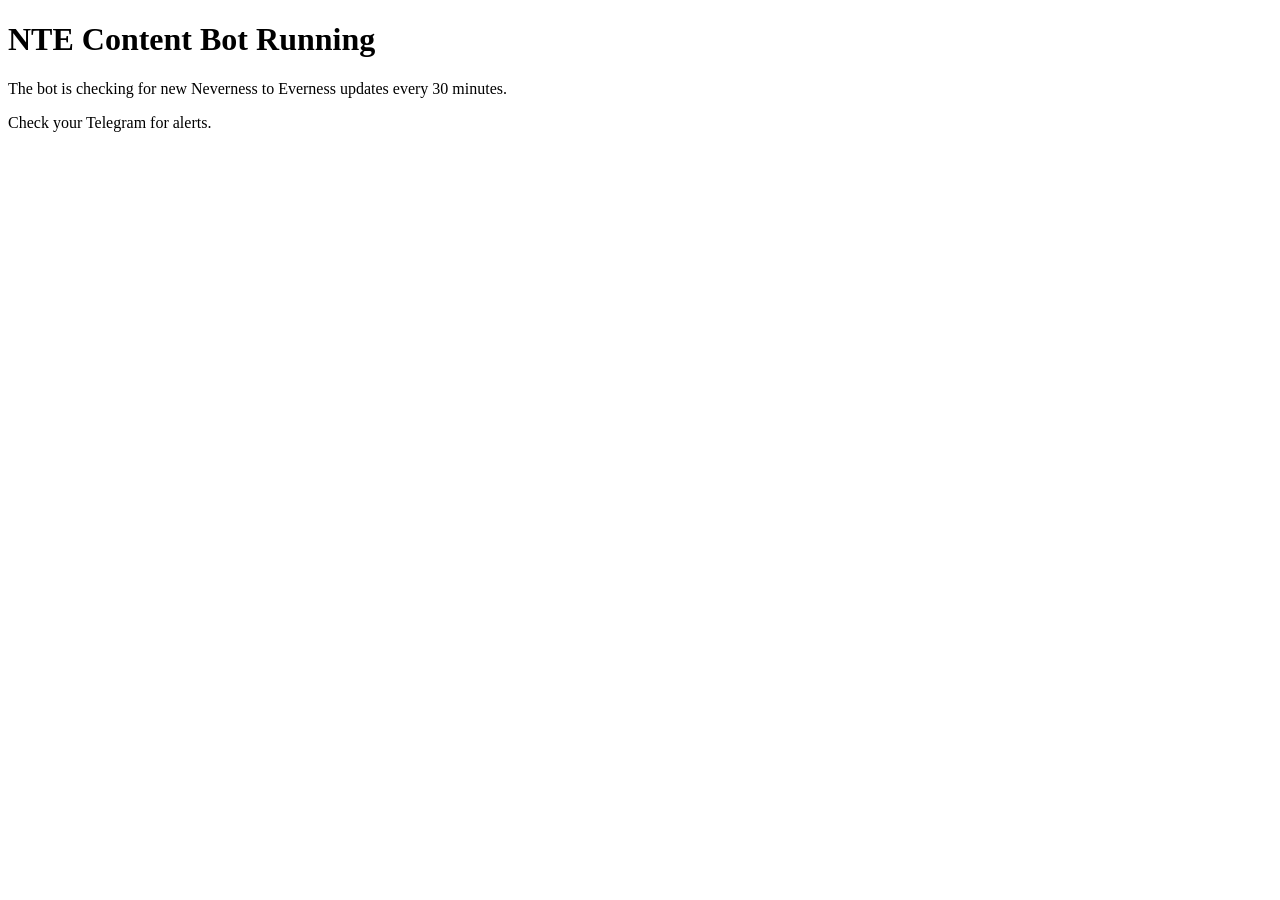
==== index.html @ 5104ff3b "Add placeholder index.html" ====
<!DOCTYPE html>
<html>
<head>
  <title>NTE Content Bot</title>
</head>
<body>
  <h1>NTE Content Bot Running</h1>
  <p>The bot is checking for new Neverness to Everness updates every 30 minutes.</p>
  <p>Check your Telegram for alerts.</p>
</body>
</html>
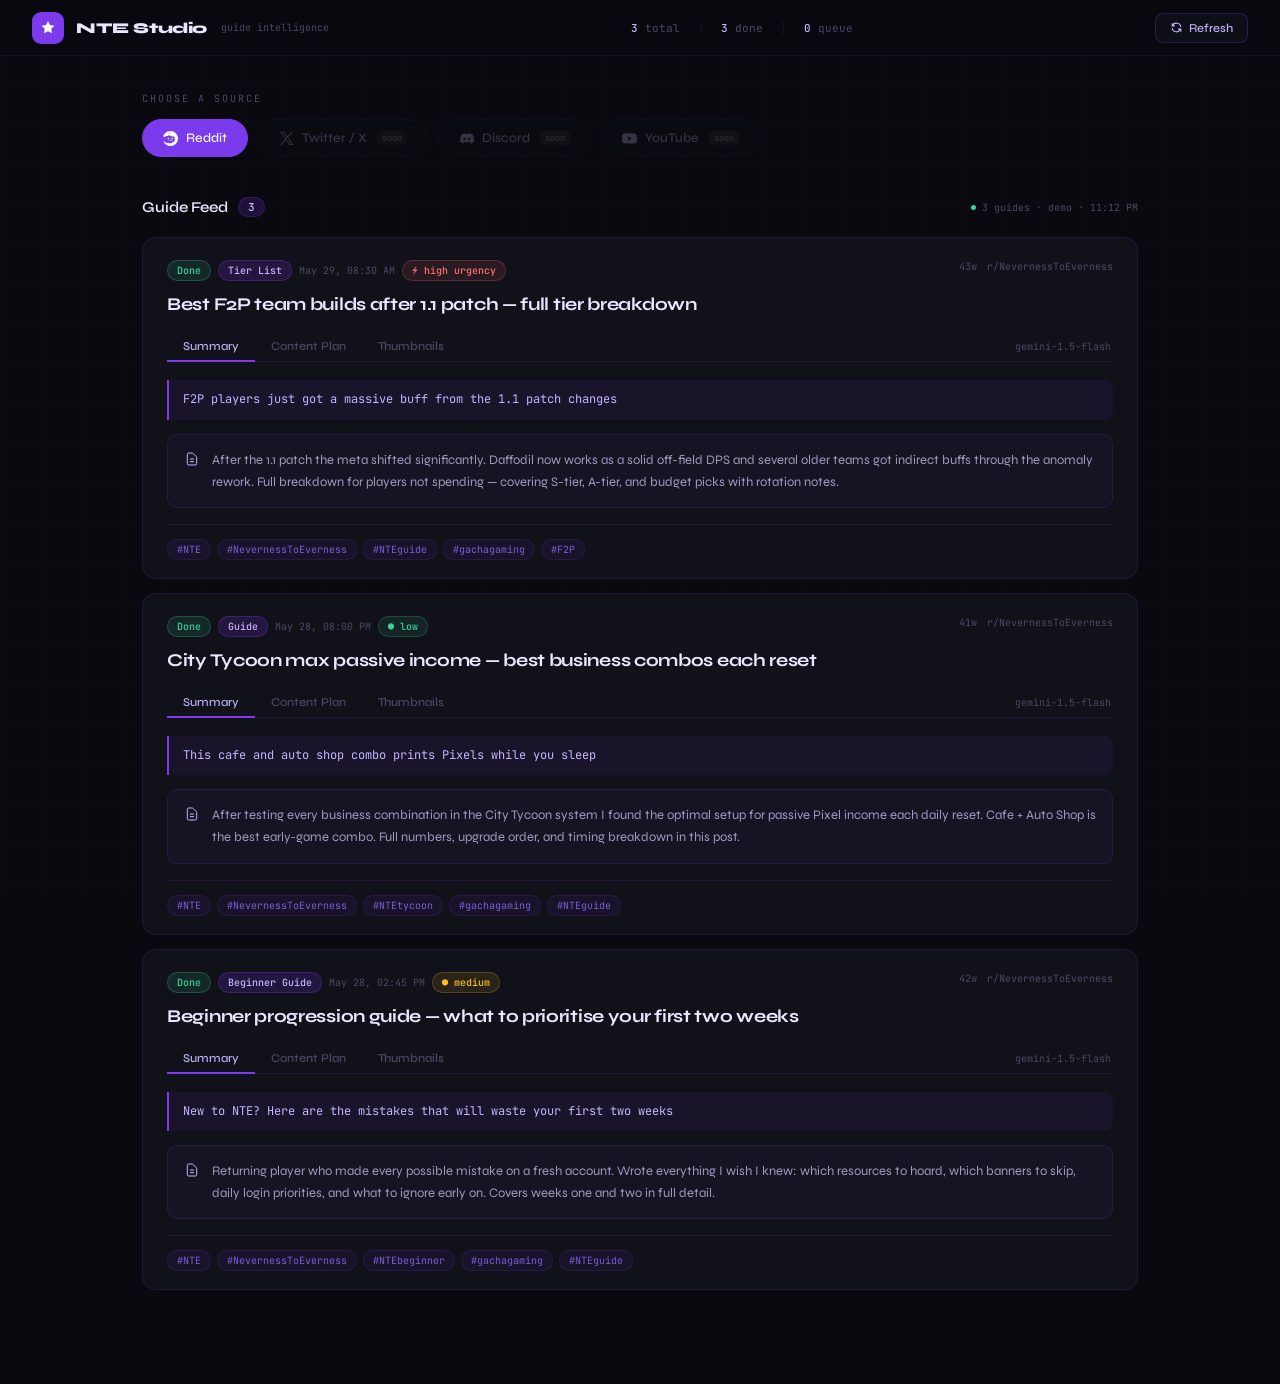
==== commit 424fa7fc: "Add placeholder index.html" ====
--- a/index.html
+++ b/index.html
@@ -1,11 +1,339 @@
 <!DOCTYPE html>
-<html>
+<html lang="en">
 <head>
-  <title>NTE Content Bot</title>
+  <meta charset="UTF-8" />
+  <meta name="viewport" content="width=device-width, initial-scale=1.0" />
+  <title>NTE Studio — Guide Intelligence</title>
+  <link rel="preconnect" href="https://fonts.googleapis.com" />
+  <link rel="preconnect" href="https://fonts.gstatic.com" crossorigin />
+  <link href="https://fonts.googleapis.com/css2?family=Syne:wght@400;500;600;700;800&family=JetBrains+Mono:wght@400;500&display=swap" rel="stylesheet" />
+  <style>
+    *, *::before, *::after { box-sizing: border-box; margin: 0; padding: 0; }
+    :root {
+      --bg: #09090f; --bg-card: #111119; --bg-input: #0e0e17; --bg-hover: #161620;
+      --purple: #7c3aed; --purple-dim: rgba(124,58,237,0.18); --purple-glow: rgba(124,58,237,0.08);
+      --border: rgba(124,58,237,0.16); --border-mid: rgba(124,58,237,0.28);
+      --text-primary: #eae6ff; --text-secondary: #8b84aa; --text-muted: #4d4866;
+      --mono: 'JetBrains Mono', monospace; --sans: 'Syne', sans-serif;
+      --green: #34d399; --yellow: #fbbf24; --red: #f87171;
+    }
+    html { scroll-behavior: smooth; }
+    body { font-family: var(--sans); background: var(--bg); color: var(--text-primary); min-height: 100vh; overflow-x: hidden; }
+    body::before {
+      content: ''; position: fixed; inset: 0; pointer-events: none; z-index: 0;
+      background-image: linear-gradient(rgba(124,58,237,0.03) 1px, transparent 1px), linear-gradient(90deg, rgba(124,58,237,0.03) 1px, transparent 1px);
+      background-size: 40px 40px;
+    }
+    nav {
+      position: sticky; top: 0; z-index: 100;
+      display: flex; align-items: center; justify-content: space-between;
+      padding: 0 32px; height: 56px;
+      background: rgba(9,9,15,0.88); backdrop-filter: blur(16px);
+      border-bottom: 1px solid var(--border);
+    }
+    .nav-left { display: flex; align-items: center; gap: 12px; }
+    .logo-mark { width: 32px; height: 32px; background: var(--purple); border-radius: 9px; display: flex; align-items: center; justify-content: center; flex-shrink: 0; }
+    .logo-mark svg { width: 16px; height: 16px; fill: #fff; }
+    .logo-name { font-size: 15px; font-weight: 800; color: var(--text-primary); letter-spacing: -0.4px; }
+    .logo-tag { font-family: var(--mono); font-size: 10px; color: var(--text-muted); margin-left: 2px; }
+    .nav-stats { display: flex; align-items: center; gap: 20px; }
+    .nav-stat { font-family: var(--mono); font-size: 11px; color: var(--text-muted); }
+    .nav-stat b { font-weight: 500; color: #c4b5fd; }
+    .nav-divider { width: 1px; height: 14px; background: var(--border); }
+    .btn-refresh {
+      display: flex; align-items: center; gap: 6px; padding: 7px 14px;
+      border-radius: 8px; border: 1px solid var(--border-mid); background: var(--bg-input);
+      color: #c4b5fd; font-family: var(--sans); font-size: 12px; font-weight: 500;
+      cursor: pointer; transition: all 0.15s;
+    }
+    .btn-refresh:hover { background: var(--bg-hover); border-color: var(--purple); }
+    .btn-refresh svg { width: 13px; height: 13px; stroke: currentColor; fill: none; }
+    .btn-refresh.spinning svg { animation: spin 0.7s linear infinite; }
+    @keyframes spin { to { transform: rotate(360deg); } }
+    .page { position: relative; z-index: 1; max-width: 1060px; margin: 0 auto; padding: 36px 32px 80px; }
+    .eyebrow { font-family: var(--mono); font-size: 10px; letter-spacing: 2px; text-transform: uppercase; color: var(--text-muted); margin-bottom: 14px; }
+    .platform-row { display: flex; gap: 10px; flex-wrap: wrap; margin-bottom: 40px; }
+    .platform-btn {
+      display: flex; align-items: center; gap: 8px; padding: 10px 20px;
+      border-radius: 999px; border: 1px solid var(--border); background: var(--bg-card);
+      color: var(--text-secondary); font-family: var(--sans); font-size: 13px; font-weight: 500;
+      cursor: pointer; transition: all 0.18s;
+    }
+    .platform-btn:hover:not([disabled]) { border-color: var(--border-mid); color: #c4b5fd; background: var(--bg-hover); }
+    .platform-btn.active { background: var(--purple); border-color: var(--purple); color: #fff; }
+    .platform-btn[disabled] { opacity: 0.35; cursor: not-allowed; }
+    .platform-btn svg { width: 15px; height: 15px; fill: currentColor; flex-shrink: 0; }
+    .soon-badge { font-family: var(--mono); font-size: 9px; background: rgba(255,255,255,0.07); color: rgba(255,255,255,0.35); padding: 1px 5px; border-radius: 4px; margin-left: 2px; }
+    .feed-header { display: flex; align-items: center; justify-content: space-between; margin-bottom: 20px; }
+    .feed-title { display: flex; align-items: center; gap: 10px; font-size: 15px; font-weight: 600; color: var(--text-primary); }
+    .feed-count { font-family: var(--mono); font-size: 11px; background: var(--purple-dim); color: #c4b5fd; padding: 2px 9px; border-radius: 999px; border: 1px solid rgba(124,58,237,0.25); }
+    .feed-right { font-family: var(--mono); font-size: 10px; color: var(--text-muted); display: flex; align-items: center; gap: 6px; }
+    .live-dot { width: 5px; height: 5px; border-radius: 50%; background: var(--green); animation: blink 2s ease-in-out infinite; }
+    @keyframes blink { 0%,100%{opacity:1} 50%{opacity:0.3} }
+    .skeleton { background: var(--bg-card); border: 1px solid var(--border); border-radius: 14px; padding: 22px 24px; margin-bottom: 14px; }
+    .skel-line { background: linear-gradient(90deg,#1a1a28 25%,#1f1f30 50%,#1a1a28 75%); background-size: 200% 100%; animation: shimmer 1.4s ease-in-out infinite; border-radius: 5px; height: 11px; margin-bottom: 10px; }
+    @keyframes shimmer { 0%{background-position:200% 0} 100%{background-position:-200% 0} }
+    .card { background: var(--bg-card); border: 1px solid var(--border); border-radius: 14px; padding: 22px 24px 18px; margin-bottom: 14px; animation: fadeUp 0.38s ease both; transition: border-color 0.2s; }
+    .card:hover { border-color: var(--border-mid); }
+    @keyframes fadeUp { from{opacity:0;transform:translateY(12px)} to{opacity:1;transform:translateY(0)} }
+    .card-top { display: flex; align-items: flex-start; justify-content: space-between; gap: 12px; margin-bottom: 12px; }
+    .card-badges { display: flex; align-items: center; gap: 7px; flex-wrap: wrap; }
+    .badge { font-family: var(--mono); font-size: 10px; font-weight: 500; padding: 3px 9px; border-radius: 999px; white-space: nowrap; }
+    .b-done   { background: rgba(52,211,153,0.12); color: var(--green);  border: 1px solid rgba(52,211,153,0.25); }
+    .b-type   { background: var(--purple-dim); color: #c4b5fd; border: 1px solid rgba(124,58,237,0.28); }
+    .b-date   { color: var(--text-muted); font-size: 10px; font-family: var(--mono); }
+    .b-urg-h  { background: rgba(248,113,113,0.1); color: var(--red);    border: 1px solid rgba(248,113,113,0.22); animation: urgp 2s ease-in-out infinite; }
+    .b-urg-m  { background: rgba(251,191,36,0.1);  color: var(--yellow); border: 1px solid rgba(251,191,36,0.22); }
+    .b-urg-l  { background: rgba(52,211,153,0.1);  color: var(--green);  border: 1px solid rgba(52,211,153,0.22); }
+    @keyframes urgp { 0%,100%{opacity:1} 50%{opacity:0.5} }
+    .card-meta { font-family: var(--mono); font-size: 10px; color: var(--text-muted); text-align: right; white-space: nowrap; display: flex; align-items: center; gap: 10px; }
+    .card-title { font-size: 18px; font-weight: 700; color: var(--text-primary); line-height: 1.3; margin-bottom: 16px; letter-spacing: -0.3px; }
+    .card-title a { color: inherit; text-decoration: none; transition: color 0.15s; }
+    .card-title a:hover { color: #c4b5fd; }
+    .card-tabs { display: flex; border-bottom: 1px solid var(--border); margin-bottom: 18px; }
+    .tab-btn { font-family: var(--sans); font-size: 12px; font-weight: 500; color: var(--text-muted); padding: 7px 16px; background: none; border: none; border-bottom: 2px solid transparent; margin-bottom: -1px; cursor: pointer; transition: all 0.15s; }
+    .tab-btn:hover { color: #c4b5fd; }
+    .tab-btn.active { color: #c4b5fd; border-bottom-color: var(--purple); }
+    .tab-model { margin-left: auto; font-family: var(--mono); font-size: 10px; color: var(--text-muted); align-self: center; padding-right: 2px; }
+    .pane { display: none; }
+    .pane.active { display: block; }
+    .hook-line { font-family: var(--mono); font-size: 12px; color: #c4b5fd; background: rgba(124,58,237,0.08); border-left: 2px solid var(--purple); padding: 10px 14px; border-radius: 0 8px 8px 0; margin-bottom: 14px; line-height: 1.6; }
+    .summary-box { display: flex; gap: 12px; align-items: flex-start; background: rgba(124,58,237,0.05); border: 1px solid var(--border); border-radius: 10px; padding: 14px 16px; }
+    .summary-box svg { width: 16px; height: 16px; stroke: #c4b5fd; fill: none; flex-shrink: 0; margin-top: 2px; }
+    .summary-box p { font-size: 13px; color: #a09abf; line-height: 1.7; }
+    .plan-block { margin-bottom: 18px; }
+    .plan-block:last-child { margin-bottom: 0; }
+    .plan-label { font-family: var(--mono); font-size: 10px; letter-spacing: 1.2px; text-transform: uppercase; color: var(--text-muted); margin-bottom: 9px; display: flex; align-items: center; gap: 6px; }
+    .plan-label svg { width: 12px; height: 12px; stroke: var(--purple); fill: none; }
+    .yt-title { font-family: var(--mono); font-size: 11px; color: #c4b5fd; background: rgba(124,58,237,0.08); border-radius: 7px; padding: 7px 11px; margin-bottom: 9px; line-height: 1.5; }
+    .step-list { list-style: none; }
+    .step-list li { display: flex; gap: 11px; align-items: flex-start; font-size: 12px; color: #a09abf; padding: 6px 0; border-bottom: 1px solid rgba(124,58,237,0.07); line-height: 1.5; }
+    .step-list li:last-child { border-bottom: none; }
+    .step-n { font-family: var(--mono); font-size: 10px; color: var(--purple); font-weight: 500; min-width: 14px; margin-top: 1px; }
+    .urg-note { font-family: var(--mono); font-size: 10px; color: var(--text-muted); margin-top: 12px; padding-top: 12px; border-top: 1px solid var(--border); line-height: 1.6; }
+    .thumb-grid { display: grid; grid-template-columns: repeat(3, 1fr); gap: 12px; }
+    .thumb-card { background: var(--bg-input); border: 1px solid var(--border); border-radius: 10px; aspect-ratio: 16/9; display: flex; align-items: center; justify-content: center; padding: 12px; position: relative; overflow: hidden; transition: border-color 0.15s; cursor: default; }
+    .thumb-card::before { content: ''; position: absolute; inset: 0; background: radial-gradient(ellipse at 50% 110%, rgba(124,58,237,0.1) 0%, transparent 65%); }
+    .thumb-card:hover { border-color: var(--border-mid); }
+    .thumb-card p { position: relative; font-size: 11px; font-weight: 700; color: var(--text-primary); text-align: center; text-transform: uppercase; letter-spacing: 0.5px; line-height: 1.4; }
+    .hashtag-row { display: flex; flex-wrap: wrap; gap: 6px; margin-top: 16px; padding-top: 14px; border-top: 1px solid var(--border); }
+    .hashtag { font-family: var(--mono); font-size: 10px; color: #7c5cdb; background: rgba(124,58,237,0.08); padding: 3px 9px; border-radius: 999px; border: 1px solid rgba(124,58,237,0.15); cursor: pointer; transition: all 0.15s; }
+    .hashtag:hover { background: rgba(124,58,237,0.18); color: #c4b5fd; }
+    .empty { text-align: center; padding: 80px 20px; color: var(--text-muted); }
+    .empty svg { width: 36px; height: 36px; stroke: var(--text-muted); fill: none; margin: 0 auto 14px; display: block; }
+    .empty p { font-size: 13px; line-height: 1.7; }
+    .empty b { color: var(--text-secondary); font-weight: 500; }
+    .toast { position: fixed; bottom: 28px; left: 50%; transform: translateX(-50%) translateY(20px); background: #1e1e2e; border: 1px solid var(--border-mid); border-radius: 10px; padding: 11px 20px; font-size: 13px; color: var(--text-primary); display: flex; align-items: center; gap: 8px; opacity: 0; pointer-events: none; transition: all 0.25s; z-index: 200; white-space: nowrap; }
+    .toast.show { opacity: 1; transform: translateX(-50%) translateY(0); }
+    .toast svg { width: 14px; height: 14px; stroke: var(--green); fill: none; }
+    ::-webkit-scrollbar { width: 6px; }
+    ::-webkit-scrollbar-track { background: transparent; }
+    ::-webkit-scrollbar-thumb { background: rgba(124,58,237,0.3); border-radius: 3px; }
+  </style>
 </head>
 <body>
-  <h1>NTE Content Bot Running</h1>
-  <p>The bot is checking for new Neverness to Everness updates every 30 minutes.</p>
-  <p>Check your Telegram for alerts.</p>
+
+<nav>
+  <div class="nav-left">
+    <div class="logo-mark">
+      <svg viewBox="0 0 16 16"><path d="M8 1l2 4 4.5.7-3.25 3.17.77 4.47L8 11.25l-4.02 2.09.77-4.47L1.5 5.7 6 5z"/></svg>
+    </div>
+    <span class="logo-name">NTE Studio</span>
+    <span class="logo-tag">guide intelligence</span>
+  </div>
+  <div class="nav-stats">
+    <div class="nav-stat"><b id="s-total">0</b> total</div>
+    <div class="nav-divider"></div>
+    <div class="nav-stat"><b id="s-done">0</b> done</div>
+    <div class="nav-divider"></div>
+    <div class="nav-stat"><b id="s-queue">0</b> queue</div>
+  </div>
+  <button class="btn-refresh" id="btn-refresh" onclick="refresh()">
+    <svg viewBox="0 0 24 24" stroke-width="2"><path d="M4 4v5h.582m15.356 2A8.001 8.001 0 004.582 9m0 0H9m11 11v-5h-.581m0 0a8.003 8.003 0 01-15.357-2m15.357 2H15"/></svg>
+    Refresh
+  </button>
+</nav>
+
+<div class="page">
+  <div class="eyebrow">Choose a source</div>
+  <div class="platform-row">
+    <button class="platform-btn active" data-platform="reddit" onclick="pickPlatform(this)">
+      <svg viewBox="0 0 20 20"><path d="M10 0C4.478 0 0 4.478 0 10s4.478 10 10 10 10-4.478 10-10S15.522 0 10 0zm5.926 10.26c.04.19.06.387.06.585 0 2.996-3.589 5.427-8.012 5.427-4.42 0-8.009-2.43-8.009-5.427 0-.197.02-.394.059-.584a1.54 1.54 0 01-.626-1.254 1.545 1.545 0 012.721-1.001c1.332-.937 3.172-1.537 5.206-1.598l.99-4.6.058.013 3.18.68a1.069 1.069 0 102.013.495 1.07 1.07 0 00-1.07-1.069 1.07 1.07 0 00-.997.692l-2.836-.607-.888 4.112c2.02.07 3.847.67 5.172 1.603a1.545 1.545 0 012.718 1.003c0 .497-.235.938-.599 1.223l.06.507zM7.077 11.12a1.07 1.07 0 100-2.138 1.07 1.07 0 000 2.138zm5.539.74c-.68.681-2.023.734-2.412.734-.389 0-1.734-.053-2.413-.734a.267.267 0 00-.378.378c.87.87 2.395.945 2.791.945.396 0 1.922-.075 2.791-.945a.267.267 0 00-.379-.378zm-.462-2.877a1.07 1.07 0 100 2.139 1.07 1.07 0 000-2.139z"/></svg>
+      Reddit
+    </button>
+    <button class="platform-btn" disabled>
+      <svg viewBox="0 0 20 20"><path d="M11.997 8.56L18.52 1h-1.554l-5.672 6.29L6.75 1H1.5l6.845 9.52L1.5 18.5h1.554l5.984-6.637L14.25 18.5H19.5l-7.503-9.94zm-2.118 2.35l-.694-.947-5.517-7.52h2.376l4.455 6.074.693.947 5.788 7.892h-2.376l-4.725-6.446z"/></svg>
+      Twitter / X <span class="soon-badge">soon</span>
+    </button>
+    <button class="platform-btn" disabled>
+      <svg viewBox="0 0 20 20"><path d="M16.93 4.28A16.18 16.18 0 0013.13 3a.06.06 0 00-.07.03c-.17.3-.35.68-.48.98a14.93 14.93 0 00-4.16 0 9.52 9.52 0 00-.49-.98.06.06 0 00-.06-.03 16.13 16.13 0 00-3.8 1.28.06.06 0 00-.03.02C1.6 7.68 1.08 11 1.34 14.28a.07.07 0 00.03.05 16.28 16.28 0 004.72 2.3.07.07 0 00.07-.02c.36-.48.68-.98.96-1.51a.06.06 0 00-.04-.09 10.72 10.72 0 01-1.48-.68.06.06 0 010-.1c.1-.07.2-.14.3-.22a.06.06 0 01.06 0c3.1 1.37 6.46 1.37 9.52 0a.06.06 0 01.06.01c.1.07.2.15.3.21a.06.06 0 010 .1 9.72 9.72 0 01-1.49.68.06.06 0 00-.03.09c.28.53.6 1.03.95 1.51a.06.06 0 00.07.02 16.22 16.22 0 004.73-2.3.07.07 0 00.03-.05c.3-3.73-.5-6.98-2.1-9.98a.05.05 0 00-.03-.02zM7.17 12.38c-.9 0-1.63-.8-1.63-1.77 0-.98.72-1.77 1.63-1.77.92 0 1.64.8 1.63 1.77 0 .98-.72 1.77-1.63 1.77zm6.02 0c-.9 0-1.63-.8-1.63-1.77 0-.98.72-1.77 1.63-1.77.92 0 1.64.8 1.63 1.77 0 .98-.71 1.77-1.63 1.77z"/></svg>
+      Discord <span class="soon-badge">soon</span>
+    </button>
+    <button class="platform-btn" disabled>
+      <svg viewBox="0 0 20 20"><path d="M19.58 5.26a2.49 2.49 0 00-1.75-1.75C16.25 3.1 10 3.1 10 3.1s-6.25 0-7.83.41A2.49 2.49 0 00.42 5.26 26.08 26.08 0 000 10a26.08 26.08 0 00.42 4.74 2.49 2.49 0 001.75 1.75C3.75 16.9 10 16.9 10 16.9s6.25 0 7.83-.41a2.49 2.49 0 001.75-1.75A26.08 26.08 0 0020 10a26.08 26.08 0 00-.42-4.74zM8 13V7l5.2 3L8 13z"/></svg>
+      YouTube <span class="soon-badge">soon</span>
+    </button>
+  </div>
+
+  <div class="feed-header">
+    <div class="feed-title">
+      Guide Feed
+      <span class="feed-count" id="feed-count">0</span>
+    </div>
+    <div class="feed-right">
+      <span class="live-dot"></span>
+      <span id="feed-meta">loading...</span>
+    </div>
+  </div>
+
+  <div id="feed"></div>
+</div>
+
+<div class="toast" id="toast">
+  <svg viewBox="0 0 24 24" stroke-width="2"><path d="M5 13l4 4L19 7"/></svg>
+  <span id="toast-msg">Copied!</span>
+</div>
+
+<script>
+const MOCK = [
+  { post: { title: "Best F2P team builds after 1.1 patch — full tier breakdown", link: "#", summary: "After the 1.1 patch the meta shifted significantly. Daffodil now works as a solid off-field DPS and several older teams got indirect buffs through the anomaly rework. Full breakdown for players not spending — covering S-tier, A-tier, and budget picks with rotation notes.", published: "2026-05-29T08:30:00Z", source_name: "r/NevernessToEverness" }, plan: { hook: "F2P players just got a massive buff from the 1.1 patch changes", content_type: "Tier List", short_form: { platform: "TikTok / YouTube Shorts", duration: "45s", script_outline: ["Hook — 'the F2P meta just changed'", "Flash the S-tier free teams on screen", "Quick rotation demo for the best team", "CTA — comment your current team below"] }, long_form: { title: "Best F2P Teams After NTE 1.1 — Every Budget Build Ranked", duration: "10-14 mins", sections: ["Intro — what changed in 1.1 for free players", "S-tier free teams full breakdown", "Team rotations and skill priority order", "Mistakes new players make with these teams", "Outro + subscribe for weekly NTE guides"] }, thumbnail_texts: ["F2P TEAMS ARE BROKEN NOW 🔥", "1.1 PATCH CHANGED THE META", "FREE TIER LIST 2026"], hashtags: ["#NTE", "#NevernessToEverness", "#NTEguide", "#gachagaming", "#F2P"], urgency: "high", urgency_reason: "Patch just dropped — publish now to capture peak search traffic before bigger channels do." }, generated_at: "2026-05-29T09:00:00Z" },
+  { post: { title: "City Tycoon max passive income — best business combos each reset", link: "#", summary: "After testing every business combination in the City Tycoon system I found the optimal setup for passive Pixel income each daily reset. Cafe + Auto Shop is the best early-game combo. Full numbers, upgrade order, and timing breakdown in this post.", published: "2026-05-28T20:00:00Z", source_name: "r/NevernessToEverness" }, plan: { hook: "This cafe and auto shop combo prints Pixels while you sleep", content_type: "Guide", short_form: { platform: "TikTok / YouTube Shorts", duration: "40s", script_outline: ["Hook — 'make Pixels doing nothing'", "Show the business combo setup on screen", "Flash the daily income numbers", "CTA — like for more tycoon tips"] }, long_form: { title: "NTE City Tycoon Max Passive Income — Best Business Setup 2026", duration: "9-12 mins", sections: ["Intro — why passive income matters early game", "Best business combos ranked with exact numbers", "Step-by-step upgrade order walkthrough", "Daily reset routine for max Pixels", "Outro + CTA"] }, thumbnail_texts: ["MAX PIXEL INCOME GUIDE 💰", "PASSIVE MONEY IN NTE", "TYCOON TRICK NO ONE TALKS ABOUT"], hashtags: ["#NTE", "#NevernessToEverness", "#NTEtycoon", "#gachagaming", "#NTEguide"], urgency: "low", urgency_reason: "Evergreen content — works any time, no rush to publish." }, generated_at: "2026-05-29T09:01:00Z" },
+  { post: { title: "Beginner progression guide — what to prioritise your first two weeks", link: "#", summary: "Returning player who made every possible mistake on a fresh account. Wrote everything I wish I knew: which resources to hoard, which banners to skip, daily login priorities, and what to ignore early on. Covers weeks one and two in full detail.", published: "2026-05-28T14:45:00Z", source_name: "r/NevernessToEverness" }, plan: { hook: "New to NTE? Here are the mistakes that will waste your first two weeks", content_type: "Beginner Guide", short_form: { platform: "TikTok / YouTube Shorts", duration: "50s", script_outline: ["Hook — 'don't make these week 1 mistakes'", "List the 3 biggest early progression errors", "Show the correct priority order quickly", "CTA — save this before you start playing"] }, long_form: { title: "NTE Beginner Guide 2026 — What To Do In Your First 2 Weeks", duration: "12-15 mins", sections: ["Intro — why early decisions matter a lot in NTE", "Days 1-3: what to focus on immediately", "Week 1: resource management and daily habits", "Week 2: first banner decisions and team building", "Outro + what to watch next on the channel"] }, thumbnail_texts: ["BEGINNER GUIDE 2026 🎮", "DON'T MAKE THESE MISTAKES", "WEEK 1 NTE PROGRESSION GUIDE"], hashtags: ["#NTE", "#NevernessToEverness", "#NTEbeginner", "#gachagaming", "#NTEguide"], urgency: "medium", urgency_reason: "Evergreen but high search volume — good to publish any time, sooner is better." }, generated_at: "2026-05-29T09:02:00Z" }
+];
+
+let loading = false;
+let currentPlatform = 'reddit';
+
+function pickPlatform(btn) {
+  document.querySelectorAll('.platform-btn:not([disabled])').forEach(b => b.classList.remove('active'));
+  btn.classList.add('active');
+  currentPlatform = btn.dataset.platform;
+  loadFeed();
+}
+
+function refresh() { if (!loading) loadFeed(); }
+
+async function loadFeed() {
+  if (loading) return;
+  loading = true;
+  const btn = document.getElementById('btn-refresh');
+  btn.classList.add('spinning');
+  document.getElementById('feed-meta').textContent = 'fetching guides...';
+  document.getElementById('feed-count').textContent = '—';
+
+  document.getElementById('feed').innerHTML = [1,2,3].map(() => `
+    <div class="skeleton">
+      <div style="display:flex;gap:8px;margin-bottom:14px">
+        <div class="skel-line" style="width:52px"></div>
+        <div class="skel-line" style="width:90px"></div>
+        <div class="skel-line" style="width:110px"></div>
+      </div>
+      <div class="skel-line" style="width:72%;height:15px;margin-bottom:18px"></div>
+      <div class="skel-line"></div>
+      <div class="skel-line" style="width:92%"></div>
+      <div class="skel-line" style="width:68%"></div>
+    </div>`).join('');
+
+  await new Promise(r => setTimeout(r, 800));
+
+  let data = [], live = false;
+  try {
+    const res = await fetch(`/api/content?limit=6&platform=${currentPlatform}`);
+    if (res.ok) { const j = await res.json(); if (j.success && j.data?.length) { data = j.data; live = true; } }
+  } catch(e) {}
+  if (!data.length) data = MOCK;
+
+  document.getElementById('s-total').textContent = data.length;
+  document.getElementById('s-done').textContent  = data.length;
+  document.getElementById('s-queue').textContent = 0;
+  document.getElementById('feed-count').textContent = data.length;
+  document.getElementById('feed-meta').textContent =
+    `${data.length} guides · ${live ? 'live' : 'demo'} · ${new Date().toLocaleTimeString([],{hour:'2-digit',minute:'2-digit'})}`;
+
+  if (!data.length) {
+    document.getElementById('feed').innerHTML = `<div class="empty"><svg viewBox="0 0 24 24" stroke-width="1.5"><path d="M9.172 16.172a4 4 0 015.656 0M9 10h.01M15 10h.01M21 12a9 9 0 11-18 0 9 9 0 0118 0z"/></svg><p>No guide posts found right now.<br><b>Try refreshing in a few minutes.</b></p></div>`;
+  } else {
+    document.getElementById('feed').innerHTML = data.map((item, i) => card(item, i)).join('');
+  }
+
+  btn.classList.remove('spinning');
+  loading = false;
+}
+
+function card(item, i) {
+  const { post, plan } = item;
+  const id = `c${i}`;
+  const ub = plan.urgency === 'high' ? `<span class="badge b-urg-h">⚡ high urgency</span>`
+           : plan.urgency === 'medium' ? `<span class="badge b-urg-m">● medium</span>`
+           : `<span class="badge b-urg-l">● low</span>`;
+  const ds = post.published ? new Date(post.published).toLocaleDateString('en-US',{month:'short',day:'numeric',hour:'2-digit',minute:'2-digit'}) : '';
+  const wc = post.summary ? Math.round(post.summary.split(' ').length)+'w' : '';
+  const ss = (plan.short_form?.script_outline||[]).map((s,n)=>`<li><span class="step-n">${n+1}</span>${s}</li>`).join('');
+  const ls = (plan.long_form?.sections||[]).map((s,n)=>`<li><span class="step-n">${n+1}</span>${s}</li>`).join('');
+  const th = (plan.thumbnail_texts||[]).map(t=>`<div class="thumb-card"><p>${t}</p></div>`).join('');
+  const tg = (plan.hashtags||[]).map(h=>`<span class="hashtag" onclick="copyTag('${h}')">${h}</span>`).join('');
+  return `
+<div class="card" style="animation-delay:${i*90}ms" id="${id}">
+  <div class="card-top">
+    <div class="card-badges">
+      <span class="badge b-done">Done</span>
+      <span class="badge b-type">${plan.content_type||'Guide'}</span>
+      <span class="b-date">${ds}</span>
+      ${ub}
+    </div>
+    <div class="card-meta">${wc?`<span>${wc}</span>`:''}<span>${post.source_name||'Reddit'}</span></div>
+  </div>
+  <div class="card-title"><a href="${post.link}" target="_blank" rel="noopener">${post.title}</a></div>
+  <div class="card-tabs">
+    <button class="tab-btn active" onclick="tab('${id}','s',this)">Summary</button>
+    <button class="tab-btn" onclick="tab('${id}','p',this)">Content Plan</button>
+    <button class="tab-btn" onclick="tab('${id}','t',this)">Thumbnails</button>
+    <span class="tab-model">gemini-1.5-flash</span>
+  </div>
+  <div class="pane active" id="${id}-s">
+    ${plan.hook?`<div class="hook-line">${plan.hook}</div>`:''}
+    <div class="summary-box">
+      <svg viewBox="0 0 24 24" stroke-width="1.5"><path d="M9 12h6m-6 4h6m2 5H7a2 2 0 01-2-2V5a2 2 0 012-2h5.586a1 1 0 01.707.293l5.414 5.414a1 1 0 01.293.707V19a2 2 0 01-2 2z"/></svg>
+      <p>${post.summary||'No summary available.'}</p>
+    </div>
+  </div>
+  <div class="pane" id="${id}-p">
+    <div class="plan-block">
+      <div class="plan-label"><svg viewBox="0 0 24 24" stroke-width="2"><rect x="5" y="2" width="14" height="20" rx="2"/><path d="M9 7h6M9 11h6M9 15h4"/></svg>Short-form — ${plan.short_form?.platform||'TikTok / Shorts'} · ${plan.short_form?.duration||''}</div>
+      <ul class="step-list">${ss}</ul>
+    </div>
+    <div class="plan-block">
+      <div class="plan-label"><svg viewBox="0 0 24 24" stroke-width="2"><path d="M14.752 11.168l-3.197-2.132A1 1 0 0010 9.87v4.263a1 1 0 001.555.832l3.197-2.132a1 1 0 000-1.664z"/><path d="M21 12a9 9 0 11-18 0 9 9 0 0118 0z"/></svg>Long-form — YouTube · ${plan.long_form?.duration||''}</div>
+      ${plan.long_form?.title?`<div class="yt-title">${plan.long_form.title}</div>`:''}
+      <ul class="step-list">${ls}</ul>
+    </div>
+    ${plan.urgency_reason?`<div class="urg-note">⏱ ${plan.urgency_reason}</div>`:''}
+  </div>
+  <div class="pane" id="${id}-t">
+    <div class="thumb-grid">${th}</div>
+  </div>
+  <div class="hashtag-row">${tg}</div>
+</div>`;
+}
+
+function tab(id, pane, btn) {
+  document.querySelectorAll(`#${id} .tab-btn`).forEach(b=>b.classList.remove('active'));
+  document.querySelectorAll(`#${id} .pane`).forEach(p=>p.classList.remove('active'));
+  btn.classList.add('active');
+  document.getElementById(`${id}-${pane}`).classList.add('active');
+}
+
+let toastT;
+function copyTag(tag) {
+  navigator.clipboard.writeText(tag).catch(()=>{});
+  const t = document.getElementById('toast');
+  document.getElementById('toast-msg').textContent = `Copied ${tag}`;
+  t.classList.add('show');
+  clearTimeout(toastT);
+  toastT = setTimeout(()=>t.classList.remove('show'), 2200);
+}
+
+loadFeed();
+</script>
 </body>
 </html>
